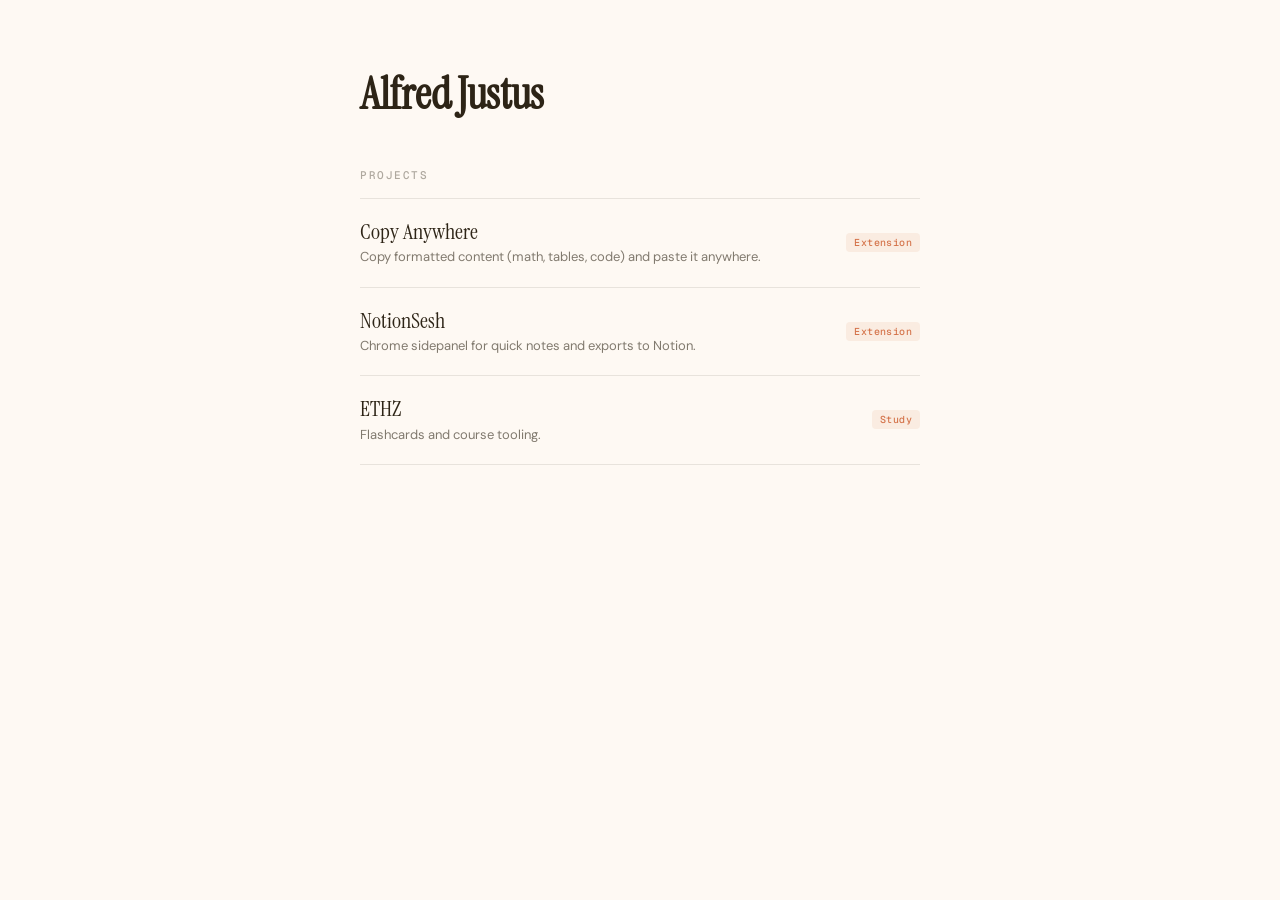
==== index.html @ b21f8a69 "Update index.html" ====
<!DOCTYPE html>
<html lang="en">
<head>
 <meta charset="UTF-8">
 <meta name="viewport" content="width=device-width, initial-scale=1.0">
 <title>alfredjustus.com</title>

 <link rel="preconnect" href="https://fonts.googleapis.com">
 <link rel="preconnect" href="https://fonts.gstatic.com" crossorigin>
 <link href="https://fonts.googleapis.com/css2?family=Instrument+Serif:ital@0;1&family=Geist+Mono:wght@400;500&family=DM+Sans:wght@400;500&display=swap" rel="stylesheet">
 <script data-goatcounter="https://alfredjustus.goatcounter.com/count" async src="//gc.zgo.at/count.js"></script>
 
 <style>
 *, *::before, *::after { margin: 0; padding: 0; box-sizing: border-box; }

 :root {
 --text-primary: #2d2416;
 --text-secondary: rgba(45, 36, 22, 0.6);
 --text-tertiary: rgba(45, 36, 22, 0.38);
 --border: rgba(45, 36, 22, 0.1);
 --bg: #fef9f3;
 --tag-bg: rgba(212, 115, 74, 0.1);
 --tag-color: #d4734a;
 }

 body {
 font-family: 'DM Sans', sans-serif;
 -webkit-font-smoothing: antialiased;
 background: var(--bg);
 color: var(--text-primary);
 min-height: 100vh;
 display: flex;
 align-items: flex-start;
 justify-content: center;
 padding: 72px 24px 80px;
 }

 main {
 width: 100%;
 max-width: 560px;
 }

 header {
 margin-bottom: 52px;
 }

 h1 {
 font-family: 'Instrument Serif', serif;
 font-size: clamp(36px, 8vw, 44px);
 line-height: 1.0;
 letter-spacing: -0.3px;
 color: var(--text-primary);
 margin-bottom: 10px;
 }

 .bio {
 font-size: 15px;
 color: var(--text-secondary);
 line-height: 1.6;
 }

 .section-label {
 font-family: 'Geist Mono', monospace;
 font-size: 11px;
 font-weight: 500;
 letter-spacing: 1.5px;
 text-transform: uppercase;
 color: var(--text-tertiary);
 margin-bottom: 16px;
 }

 ul {
 list-style: none;
 border-top: 0.5px solid var(--border);
 }

 li {
 border-bottom: 0.5px solid var(--border);
 }

 a {
 display: flex;
 align-items: center;
 justify-content: space-between;
 gap: 16px;
 padding: 20px 0;
 text-decoration: none;
 color: inherit;
 }

 a:hover .item-title {
 opacity: 0.55;
 }

 .item-title {
 font-family: 'Instrument Serif', serif;
 font-size: 22px;
 line-height: 1.2;
 color: var(--text-primary);
 transition: opacity 0.15s ease;
 display: block;
 margin-bottom: 3px;
 }

 .item-desc {
 font-size: 13px;
 color: var(--text-secondary);
 line-height: 1.4;
 display: block;
 }

 .tag {
 font-family: 'Geist Mono', monospace;
 font-size: 10px;
 font-weight: 500;
 letter-spacing: 0.4px;
 padding: 3px 8px;
 border-radius: 4px;
 background: var(--tag-bg);
 color: var(--tag-color);
 white-space: nowrap;
 flex-shrink: 0;
 }

 @media (max-width: 480px) {
 body { padding: 52px 20px 64px; }
 .tag { display: none; }
 }
 </style>
</head>
<body>
  <main>
    <header>
      <h1>Alfred Justus</h1>
    </header>

    <div class="section-label">Projects</div>
    <ul>
      <li>
        <a href="/copy-anywhere/">
          <div>
            <span class="item-title">Copy Anywhere</span>
            <span class="item-desc">Copy formatted content (math, tables, code) and paste it anywhere.</span>
          </div>
          <span class="tag">Extension</span>
        </a>
      </li>

      <li>
        <a href="/notionsesh/">
          <div>
            <span class="item-title">NotionSesh</span>
            <span class="item-desc">Chrome sidepanel for quick notes and exports to Notion.</span>
          </div>
          <span class="tag">Extension</span>
        </a>
      </li>

      <li>
        <a href="/ethz/">
          <div>
            <span class="item-title">ETHZ</span>
            <span class="item-desc">Flashcards and course tooling.</span>
          </div>
          <span class="tag">Study</span>
        </a>
      </li>
    </ul>
  </main>
</body>
</html>
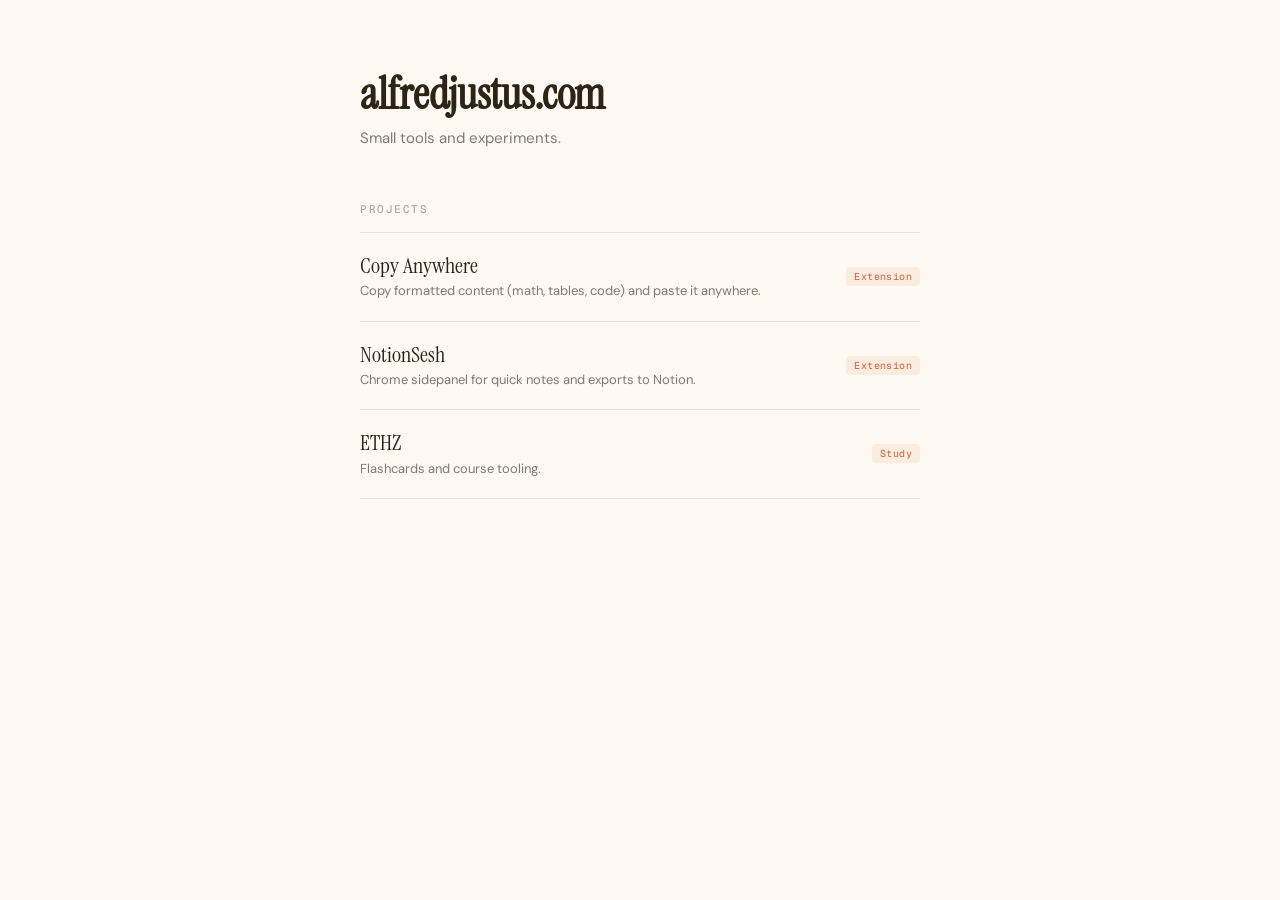
==== commit b22f7dfc: "Tidy Copy Anywhere header logo + restore homepage title" ====
--- a/index.html
+++ b/index.html
@@ -131,7 +131,8 @@
 <body>
   <main>
     <header>
-      <h1>Alfred Justus</h1>
+      <h1>alfredjustus.com</h1>
+      <p class="bio">Small tools and experiments.</p>
     </header>
 
     <div class="section-label">Projects</div>
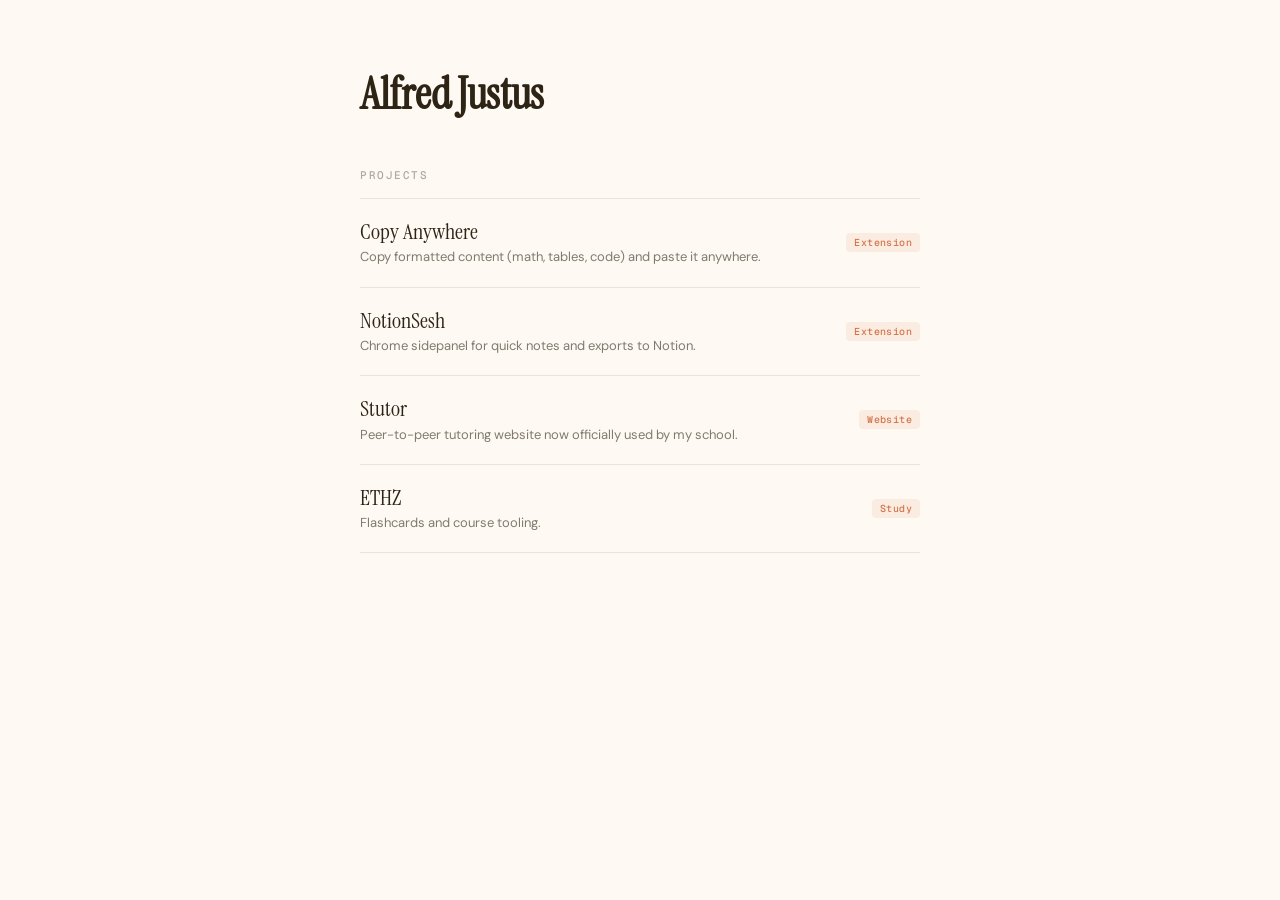
==== commit 15f1e471: "Add scroll reveal and update homepage name + Stutor link" ====
--- a/index.html
+++ b/index.html
@@ -131,8 +131,7 @@
 <body>
   <main>
     <header>
-      <h1>alfredjustus.com</h1>
-      <p class="bio">Small tools and experiments.</p>
+      <h1>Alfred Justus</h1>
     </header>
 
     <div class="section-label">Projects</div>
@@ -158,6 +157,16 @@
       </li>
 
       <li>
+        <a href="https://stutor.de" target="_blank" rel="noopener noreferrer">
+          <div>
+            <span class="item-title">Stutor</span>
+            <span class="item-desc">Peer-to-peer tutoring website now officially used by my school.</span>
+          </div>
+          <span class="tag">Website</span>
+        </a>
+      </li>
+
+      <li>
         <a href="/ethz/">
           <div>
             <span class="item-title">ETHZ</span>
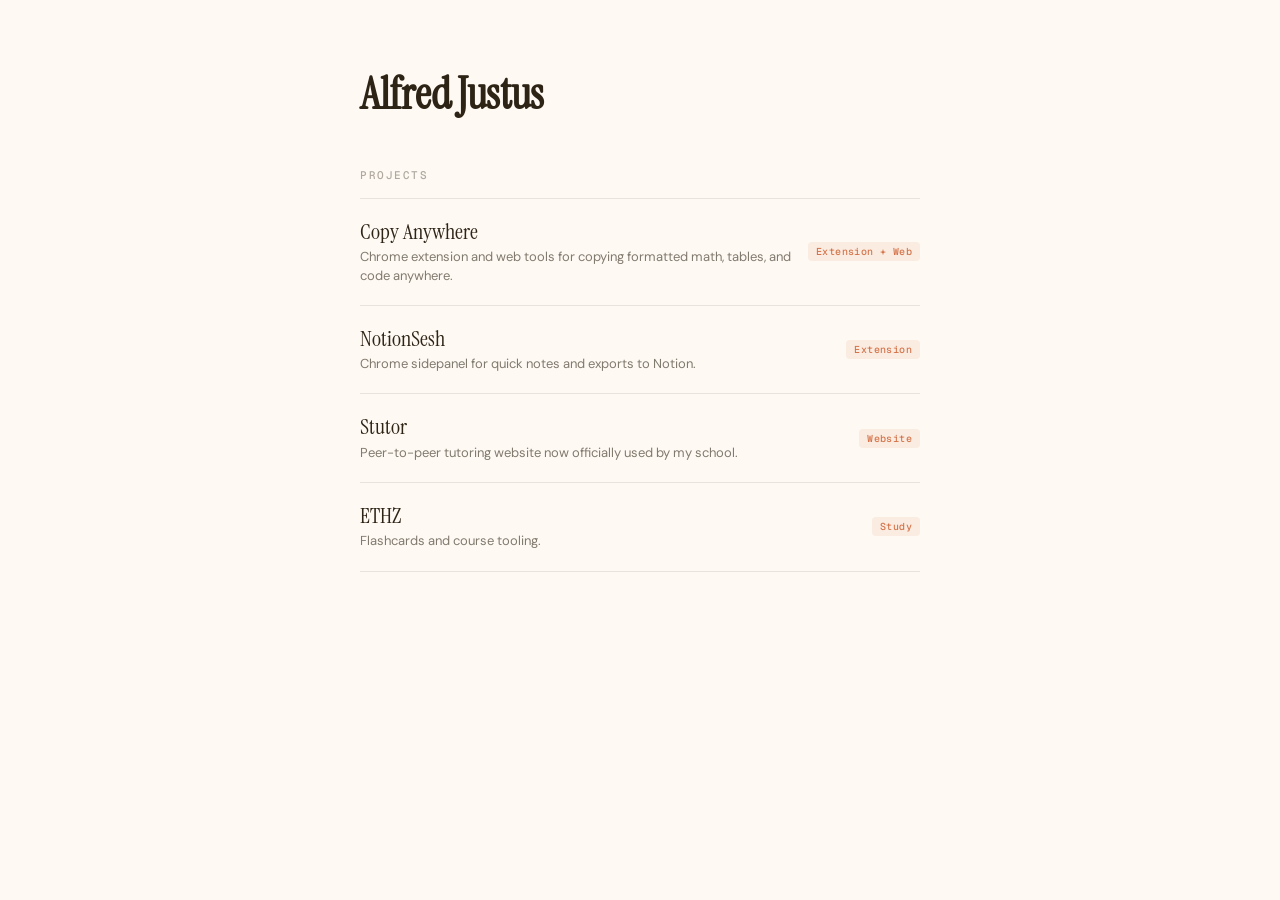
==== commit e9a990e5: "update: point Copy Anywhere link to copy-anywhere.com Co-Authored-By: Claude Opus 4.6 (1M context) <" ====
--- a/index.html
+++ b/index.html
@@ -137,12 +137,12 @@
     <div class="section-label">Projects</div>
     <ul>
       <li>
-        <a href="/copy-anywhere/">
+        <a href="https://copy-anywhere.com" target="_blank" rel="noopener noreferrer">
           <div>
             <span class="item-title">Copy Anywhere</span>
-            <span class="item-desc">Copy formatted content (math, tables, code) and paste it anywhere.</span>
+            <span class="item-desc">Chrome extension and web tools for copying formatted math, tables, and code anywhere.</span>
           </div>
-          <span class="tag">Extension</span>
+          <span class="tag">Extension + Web</span>
         </a>
       </li>
 
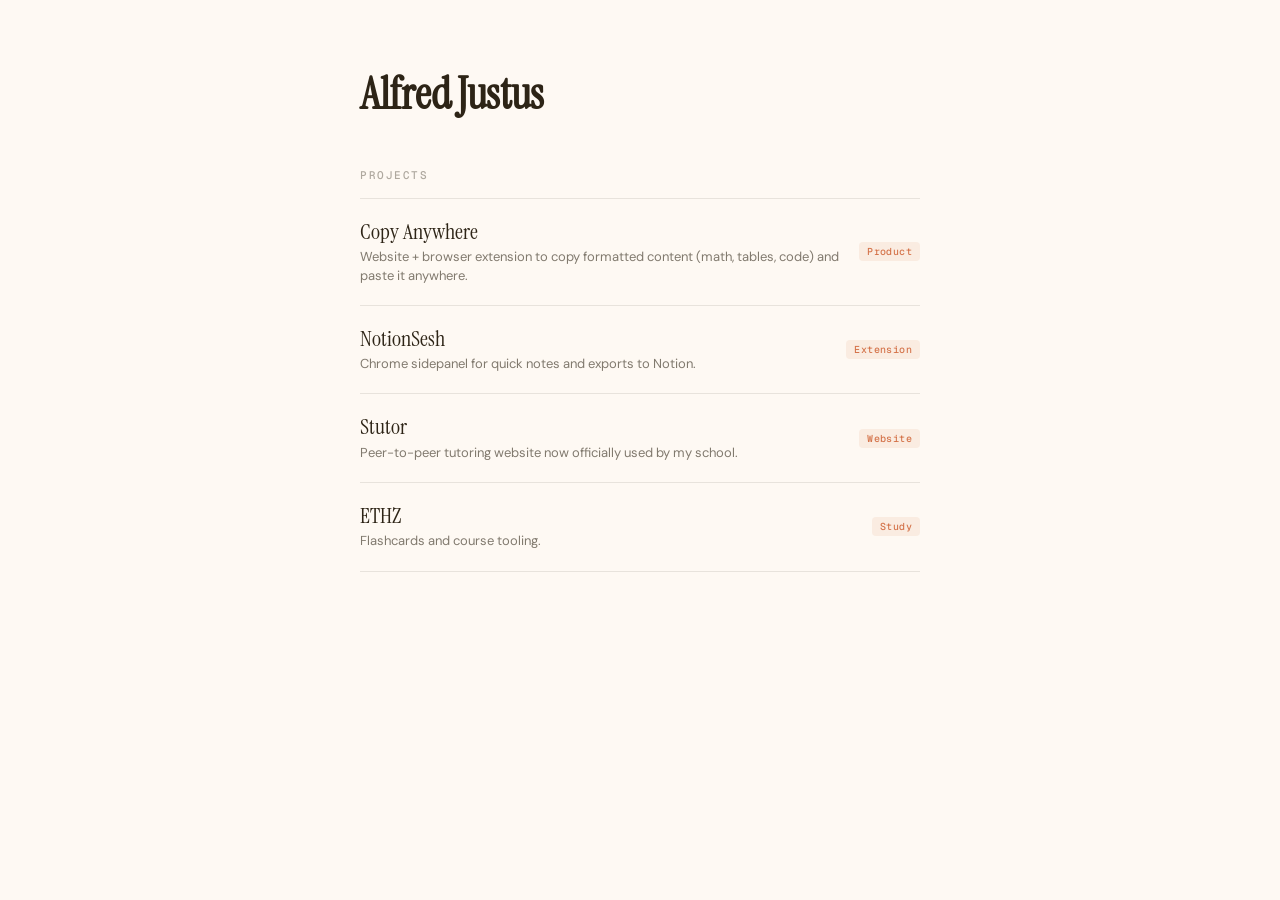
==== commit 63f93ca0: "Daily flashcard update (705 cards, 47 lectures)" ====
--- a/index.html
+++ b/index.html
@@ -140,9 +140,9 @@
         <a href="https://copy-anywhere.com" target="_blank" rel="noopener noreferrer">
           <div>
             <span class="item-title">Copy Anywhere</span>
-            <span class="item-desc">Chrome extension and web tools for copying formatted math, tables, and code anywhere.</span>
+            <span class="item-desc">Website + browser extension to copy formatted content (math, tables, code) and paste it anywhere.</span>
           </div>
-          <span class="tag">Extension + Web</span>
+          <span class="tag">Product</span>
         </a>
       </li>
 
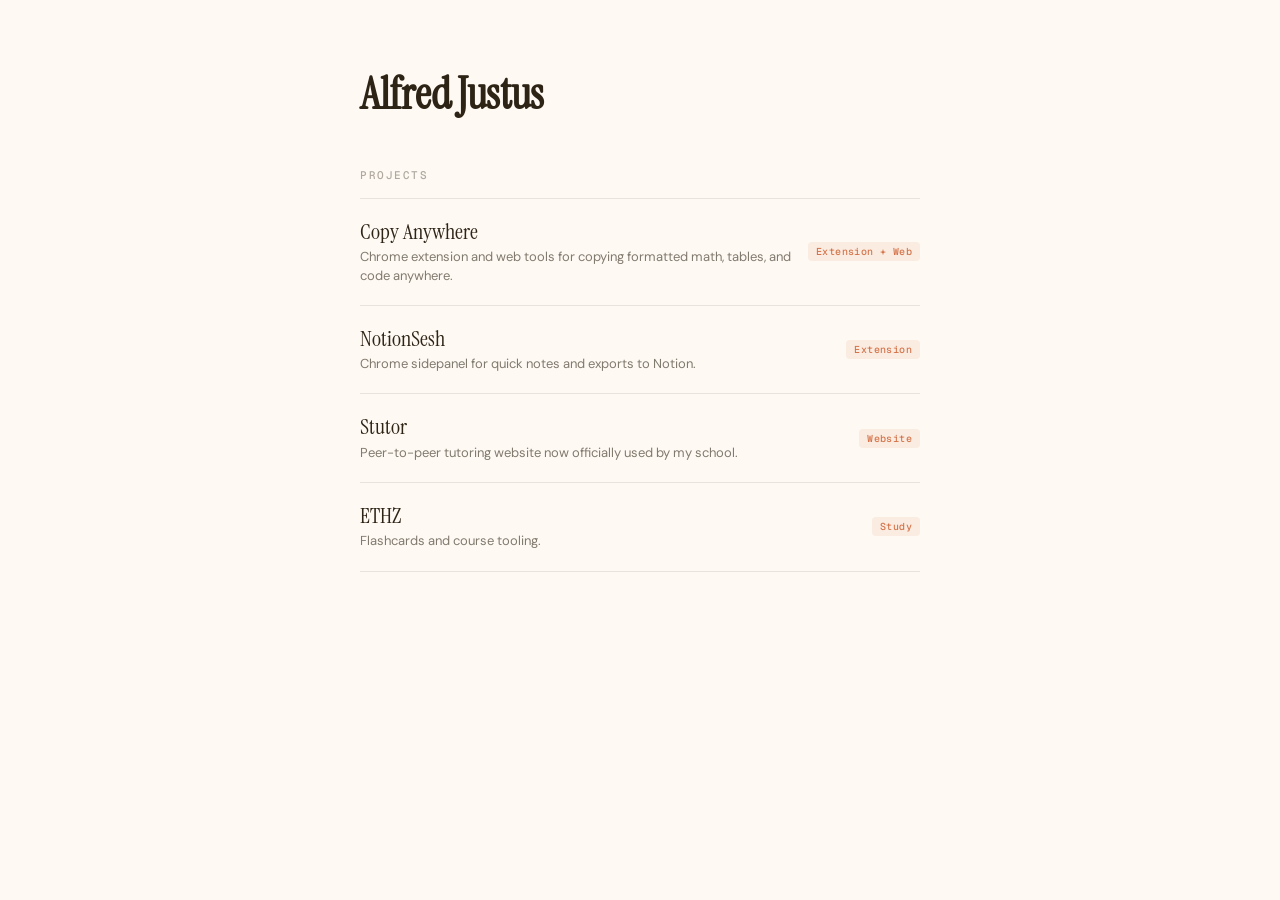
==== commit 9476ae63: "Merge remote-tracking branch 'origin/main' # Conflicts: #	index.html" ====
--- a/index.html
+++ b/index.html
@@ -140,9 +140,9 @@
         <a href="https://copy-anywhere.com" target="_blank" rel="noopener noreferrer">
           <div>
             <span class="item-title">Copy Anywhere</span>
-            <span class="item-desc">Website + browser extension to copy formatted content (math, tables, code) and paste it anywhere.</span>
+            <span class="item-desc">Chrome extension and web tools for copying formatted math, tables, and code anywhere.</span>
           </div>
-          <span class="tag">Product</span>
+          <span class="tag">Extension + Web</span>
         </a>
       </li>
 
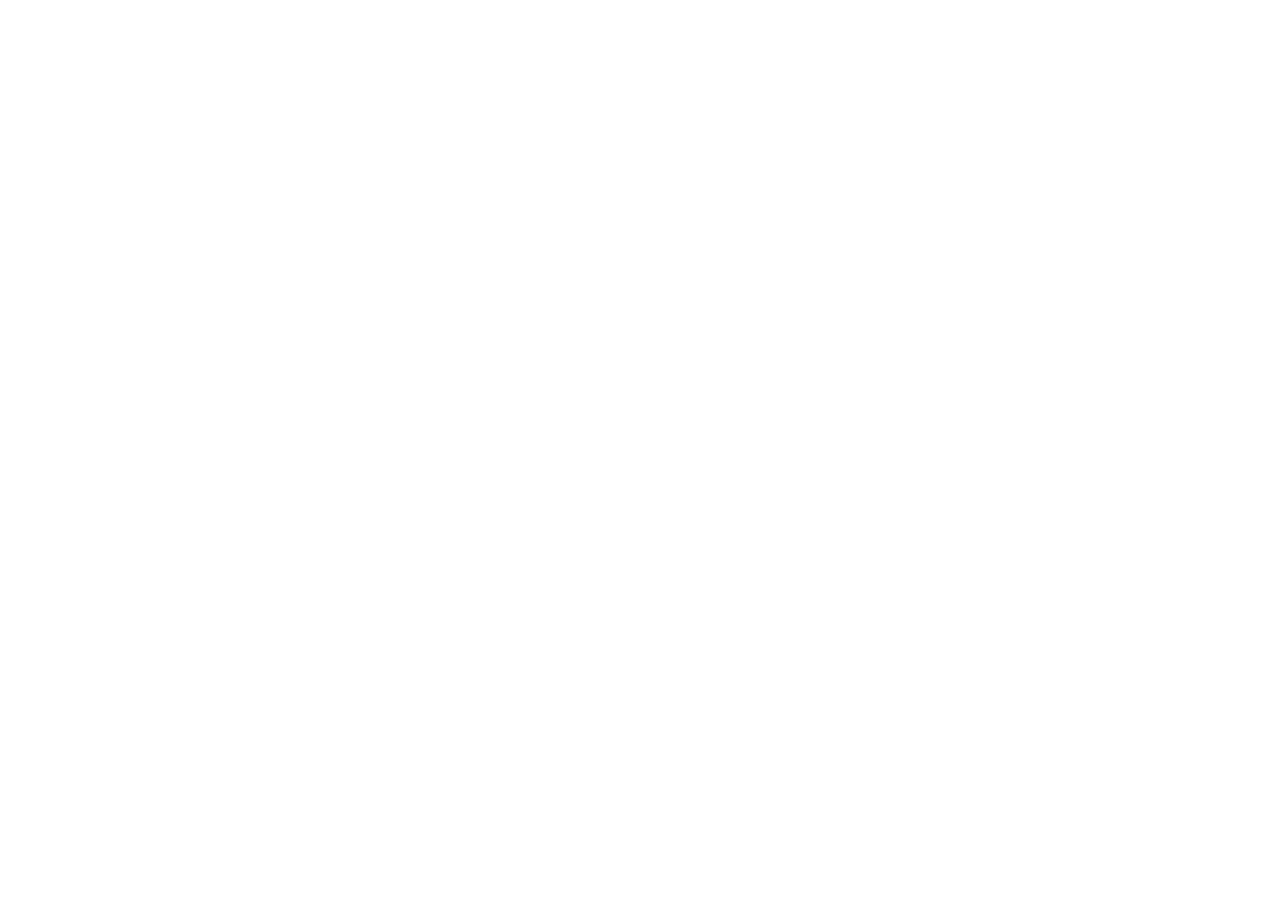
==== commit 4acbfc2f: "Change title and implement redirect in index.html Updated the title and added a meta refresh for red" ====
--- a/index.html
+++ b/index.html
@@ -3,179 +3,18 @@
 <head>
  <meta charset="UTF-8">
  <meta name="viewport" content="width=device-width, initial-scale=1.0">
- <title>alfredjustus.com</title>
+ <title>Redirecting...</title>
+ 
+ <meta http-equiv="refresh" content="0; url=https://avgj.de/ethz">
 
- <link rel="preconnect" href="https://fonts.googleapis.com">
- <link rel="preconnect" href="https://fonts.gstatic.com" crossorigin>
- <link href="https://fonts.googleapis.com/css2?family=Instrument+Serif:ital@0;1&family=Geist+Mono:wght@400;500&family=DM+Sans:wght@400;500&display=swap" rel="stylesheet">
  <script data-goatcounter="https://alfredjustus.goatcounter.com/count" async src="//gc.zgo.at/count.js"></script>
- 
- <style>
- *, *::before, *::after { margin: 0; padding: 0; box-sizing: border-box; }
 
- :root {
- --text-primary: #2d2416;
- --text-secondary: rgba(45, 36, 22, 0.6);
- --text-tertiary: rgba(45, 36, 22, 0.38);
- --border: rgba(45, 36, 22, 0.1);
- --bg: #fef9f3;
- --tag-bg: rgba(212, 115, 74, 0.1);
- --tag-color: #d4734a;
- }
-
- body {
- font-family: 'DM Sans', sans-serif;
- -webkit-font-smoothing: antialiased;
- background: var(--bg);
- color: var(--text-primary);
- min-height: 100vh;
- display: flex;
- align-items: flex-start;
- justify-content: center;
- padding: 72px 24px 80px;
- }
-
- main {
- width: 100%;
- max-width: 560px;
- }
-
- header {
- margin-bottom: 52px;
- }
-
- h1 {
- font-family: 'Instrument Serif', serif;
- font-size: clamp(36px, 8vw, 44px);
- line-height: 1.0;
- letter-spacing: -0.3px;
- color: var(--text-primary);
- margin-bottom: 10px;
- }
-
- .bio {
- font-size: 15px;
- color: var(--text-secondary);
- line-height: 1.6;
- }
-
- .section-label {
- font-family: 'Geist Mono', monospace;
- font-size: 11px;
- font-weight: 500;
- letter-spacing: 1.5px;
- text-transform: uppercase;
- color: var(--text-tertiary);
- margin-bottom: 16px;
- }
-
- ul {
- list-style: none;
- border-top: 0.5px solid var(--border);
- }
-
- li {
- border-bottom: 0.5px solid var(--border);
- }
-
- a {
- display: flex;
- align-items: center;
- justify-content: space-between;
- gap: 16px;
- padding: 20px 0;
- text-decoration: none;
- color: inherit;
- }
-
- a:hover .item-title {
- opacity: 0.55;
- }
-
- .item-title {
- font-family: 'Instrument Serif', serif;
- font-size: 22px;
- line-height: 1.2;
- color: var(--text-primary);
- transition: opacity 0.15s ease;
- display: block;
- margin-bottom: 3px;
- }
-
- .item-desc {
- font-size: 13px;
- color: var(--text-secondary);
- line-height: 1.4;
- display: block;
- }
-
- .tag {
- font-family: 'Geist Mono', monospace;
- font-size: 10px;
- font-weight: 500;
- letter-spacing: 0.4px;
- padding: 3px 8px;
- border-radius: 4px;
- background: var(--tag-bg);
- color: var(--tag-color);
- white-space: nowrap;
- flex-shrink: 0;
- }
-
- @media (max-width: 480px) {
- body { padding: 52px 20px 64px; }
- .tag { display: none; }
- }
- </style>
+ <script>
+   // JavaScript fallback redirect
+   window.location.href = "https://avgj.de/ethz";
+ </script>
 </head>
 <body>
-  <main>
-    <header>
-      <h1>Alfred Justus</h1>
-    </header>
-
-    <div class="section-label">Projects</div>
-    <ul>
-      <li>
-        <a href="https://copy-anywhere.com" target="_blank" rel="noopener noreferrer">
-          <div>
-            <span class="item-title">Copy Anywhere</span>
-            <span class="item-desc">Chrome extension and web tools for copying formatted math, tables, and code anywhere.</span>
-          </div>
-          <span class="tag">Extension + Web</span>
-        </a>
-      </li>
-
-      <li>
-        <a href="/notionsesh/">
-          <div>
-            <span class="item-title">NotionSesh</span>
-            <span class="item-desc">Chrome sidepanel for quick notes and exports to Notion.</span>
-          </div>
-          <span class="tag">Extension</span>
-        </a>
-      </li>
-
-      <li>
-        <a href="https://stutor.de" target="_blank" rel="noopener noreferrer">
-          <div>
-            <span class="item-title">Stutor</span>
-            <span class="item-desc">Peer-to-peer tutoring website now officially used by my school.</span>
-          </div>
-          <span class="tag">Website</span>
-        </a>
-      </li>
-
-      <li>
-        <a href="/ethz/">
-          <div>
-            <span class="item-title">ETHZ</span>
-            <span class="item-desc">Flashcards and course tooling.</span>
-          </div>
-          <span class="tag">Study</span>
-        </a>
-      </li>
-    </ul>
-  </main>
+  <p>If you are not redirected automatically, follow this <a href="https://avgj.de/ethz">link to ETHZ</a>.</p>
 </body>
 </html>
